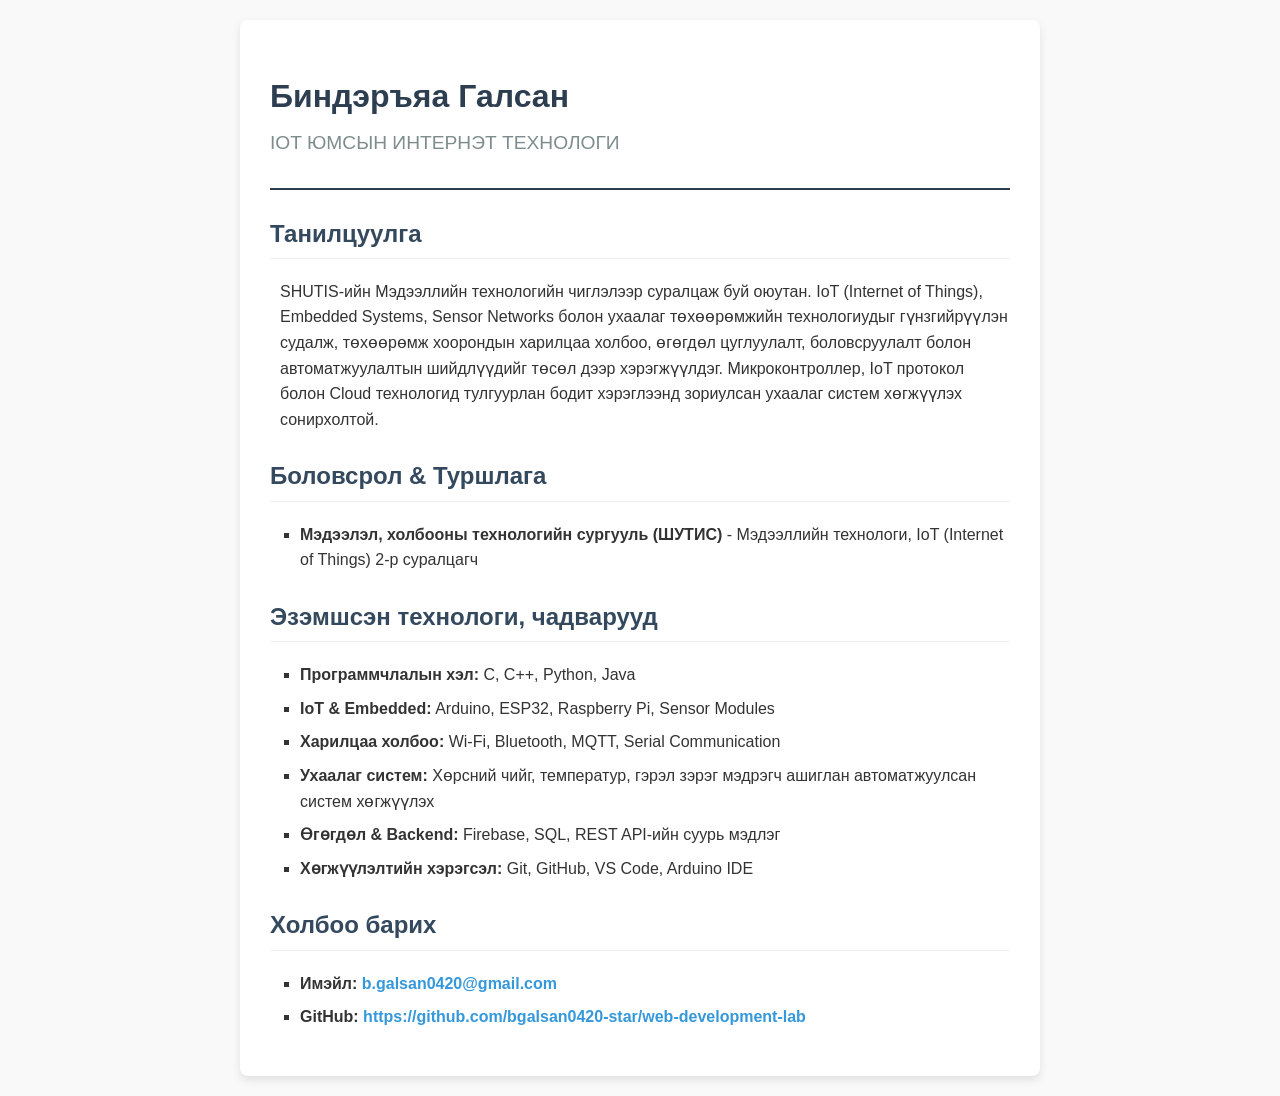
==== lab1.html @ afff0c9a "Initial commit: Add CV index.html" ====
<!DOCTYPE html>
<html lang="mn">
<head>
    <meta charset="UTF-8">
    <meta name="viewport" content="width=device-width, initial-scale=1.0">
    <title>Миний CV -Биндэръяа Галсан</title>
    <style>
        /* Вэб хуудасны ерөнхий загвар (CSS) */
        body { 
            font-family: 'Segoe UI', Tahoma, Geneva, Verdana, sans-serif; 
            line-height: 1.6; 
            color: #333; 
            max-width: 800px; 
            margin: 0 auto; 
            padding: 20px; 
            background-color: #f9f9f9;
        }
        .container {
            background-color: #fff;
            padding: 30px;
            border-radius: 8px;
            box-shadow: 0 4px 8px rgba(0,0,0,0.1);
        }
        header { 
            border-bottom: 2px solid #2c3e50; 
            padding-bottom: 10px; 
            margin-bottom: 20px; 
        }
        h1 { 
            color: #2c3e50; 
            margin-bottom: 5px; 
        }
        h2 { 
            color: #34495e; 
            border-bottom: 1px solid #eee; 
            padding-bottom: 5px; 
            margin-top: 25px; 
        }
        .subtitle { 
            font-size: 1.2em; 
            color: #7f8c8d; 
            margin-top: 0;
        }
        ul { 
            list-style-type: square; 
            padding-left: 20px; 
        }
        li { 
            margin-bottom: 8px; 
        }
        a { 
            color: #3498db; 
            text-decoration: none; 
            font-weight: bold;
        }
        a:hover { 
            text-decoration: underline; 
            color: #2980b9;
        }
        .section-content { 
            margin-left: 10px; 
        }
    </style>
</head>
<body>

<div class="container">
    <!-- Үндсэн гарчиг болон Мэргэжил -->
    <header>
        <h1>Биндэръяа Галсан</h1>
        <p class="subtitle"> IOT ЮМСЫН ИНТЕРНЭТ ТЕХНОЛОГИ</p>
    </header>

    <!-- Товч танилцуулга -->
    <section>
        <h2>Танилцуулга</h2>
        <div class="section-content">
            <p> SHUTIS-ийн Мэдээллийн технологийн чиглэлээр суралцаж буй оюутан. IoT (Internet of Things), Embedded Systems, Sensor Networks болон ухаалаг төхөөрөмжийн технологиудыг гүнзгийрүүлэн судалж, төхөөрөмж хоорондын харилцаа холбоо, өгөгдөл цуглуулалт, боловсруулалт болон автоматжуулалтын шийдлүүдийг төсөл дээр хэрэгжүүлдэг. Микроконтроллер, IoT протокол болон Cloud технологид тулгуурлан бодит хэрэглээнд зориулсан ухаалаг систем хөгжүүлэх сонирхолтой.</p>
        </div>
    </section>

    <!-- Боловсрол болон Ажлын туршлага -->
    <section>
        <h2>Боловсрол & Туршлага</h2>
        <div class="section-content">
            <ul>
                <li><strong>Мэдээлэл, холбооны технологийн сургууль (ШУТИС)</strong> -  Мэдээллийн технологи, IoT (Internet of Things) 2-р суралцагч </li>
            </ul>
        </div>
    </section>

    <!-- Ур чадварын жагсаалт --> 
     <section> 
        <h2>Эзэмшсэн технологи, чадварууд</h2> 
        <div class="section-content"> 
            <ul> 
                <li><strong>Программчлалын хэл:</strong> C, C++, Python, Java</li> 
                <li><strong>IoT & Embedded:</strong> Arduino, ESP32, Raspberry Pi, Sensor Modules</li> 
                <li><strong>Харилцаа холбоо:</strong> Wi-Fi, Bluetooth, MQTT, Serial Communication</li> 
                <li><strong>Ухаалаг систем:</strong> Хөрсний чийг, температур, гэрэл зэрэг мэдрэгч ашиглан автоматжуулсан систем хөгжүүлэх</li> 
                <li><strong>Өгөгдөл & Backend:</strong> Firebase, SQL, REST API-ийн суурь мэдлэг</li> 
                <li><strong>Хөгжүүлэлтийн хэрэгсэл:</strong> Git, GitHub, VS Code, Arduino IDE</li> 
            </ul> 
        </div> 
    </section>

    <!-- Холбоо барих хэсэг -->
    <section>
        <h2>Холбоо барих</h2>
        <div class="section-content">
            <ul>
                <li><strong>Имэйл:</strong> <a href="mailto:b.galsan0420@gmail.com">b.galsan0420@gmail.com</a></li>
                <li><strong>GitHub:</strong> <a href="https://github.com/bgalsan0420-star/web-development-lab" target="_blank">https://github.com/bgalsan0420-star/web-development-lab</a></li>
            </ul>
        </div>
    </section>
</div>

</body>
</html>
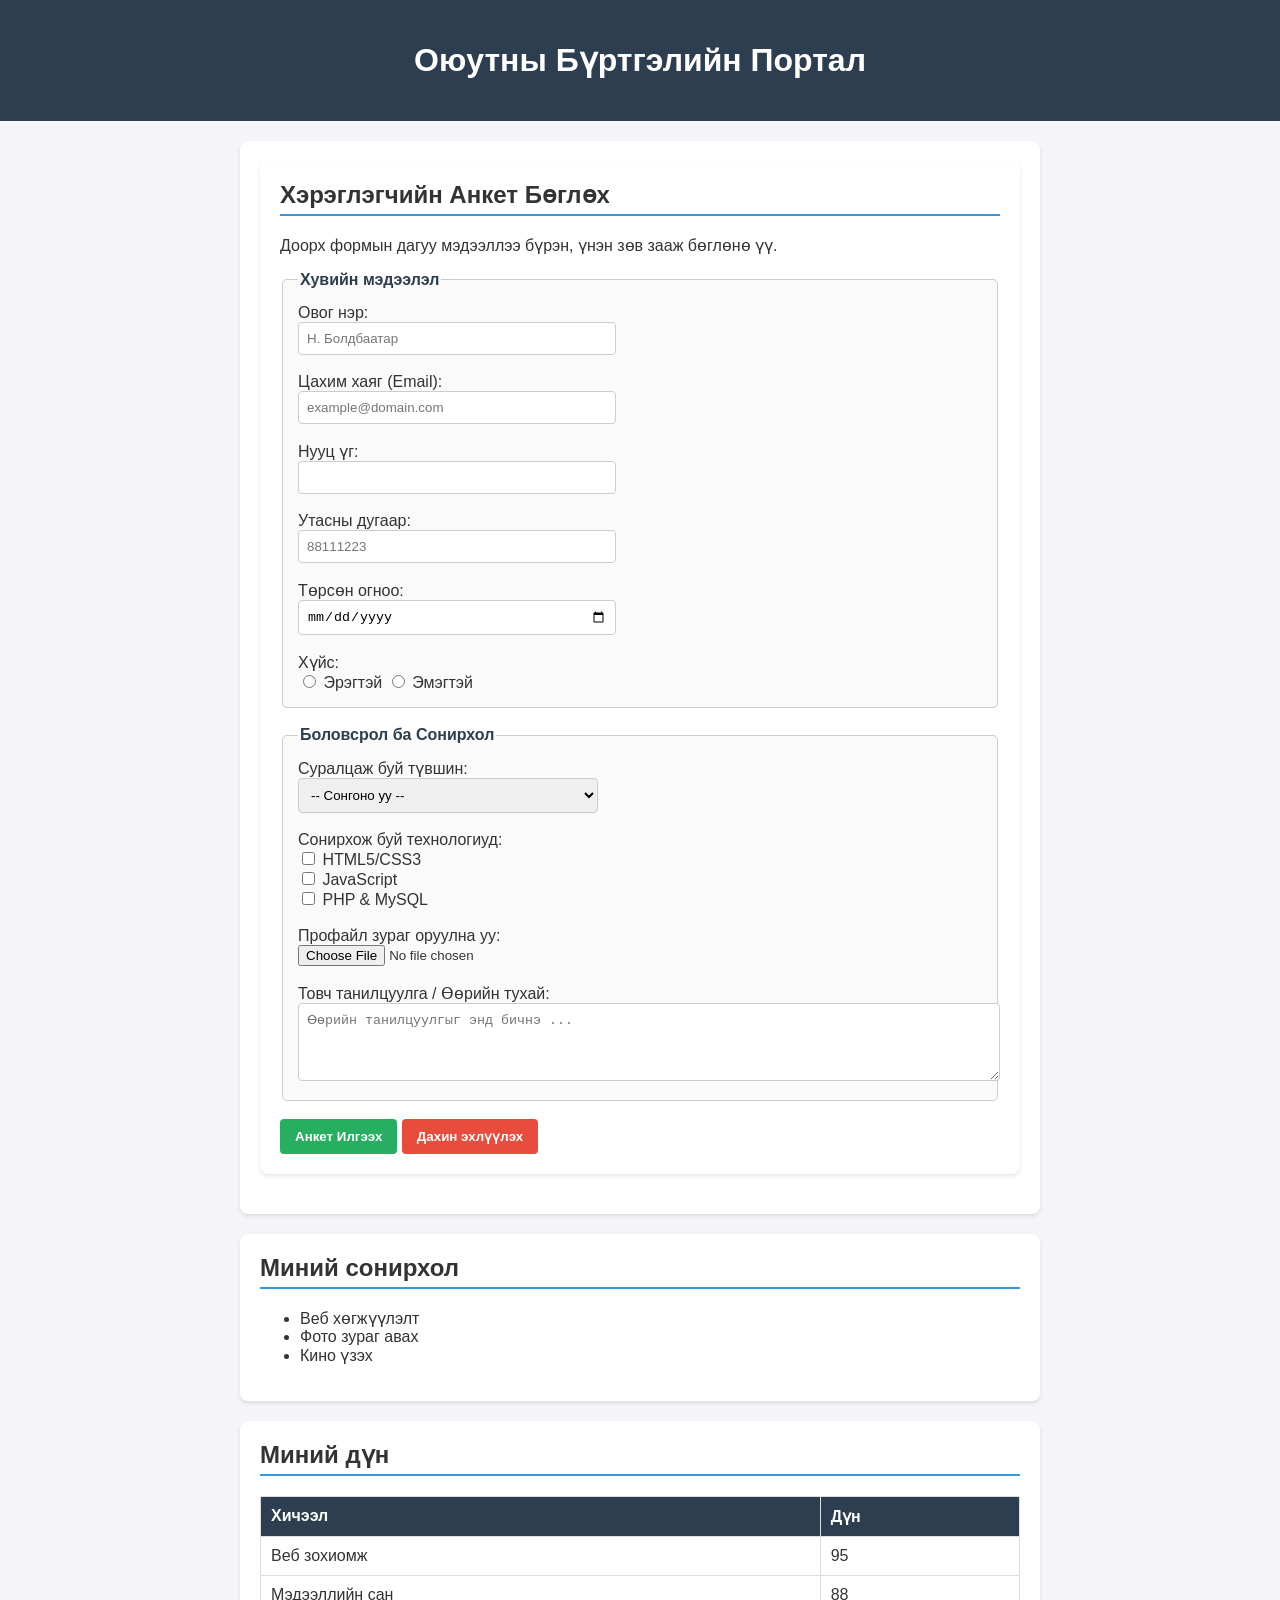
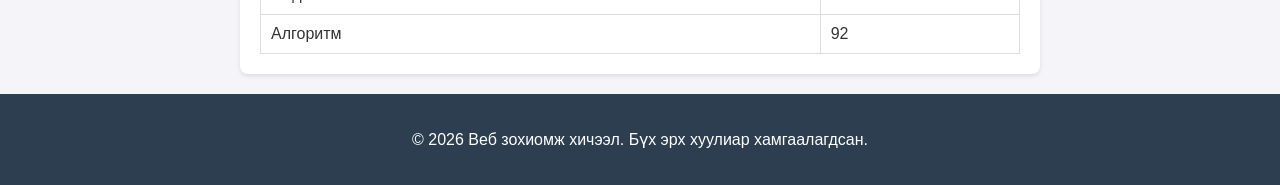
==== commit d84719b3: "Resolve merge conflict and finish Lab 002 again" ====
--- a/lab1.html
+++ b/lab1.html
@@ -1,120 +1,139 @@
 <!DOCTYPE html>
 <html lang="mn">
 <head>
-    <meta charset="UTF-8">
-    <meta name="viewport" content="width=device-width, initial-scale=1.0">
-    <title>Миний CV -Биндэръяа Галсан</title>
-    <style>
-        /* Вэб хуудасны ерөнхий загвар (CSS) */
-        body { 
-            font-family: 'Segoe UI', Tahoma, Geneva, Verdana, sans-serif; 
-            line-height: 1.6; 
-            color: #333; 
-            max-width: 800px; 
-            margin: 0 auto; 
-            padding: 20px; 
-            background-color: #f9f9f9;
-        }
-        .container {
-            background-color: #fff;
-            padding: 30px;
-            border-radius: 8px;
-            box-shadow: 0 4px 8px rgba(0,0,0,0.1);
-        }
-        header { 
-            border-bottom: 2px solid #2c3e50; 
-            padding-bottom: 10px; 
-            margin-bottom: 20px; 
-        }
-        h1 { 
-            color: #2c3e50; 
-            margin-bottom: 5px; 
-        }
-        h2 { 
-            color: #34495e; 
-            border-bottom: 1px solid #eee; 
-            padding-bottom: 5px; 
-            margin-top: 25px; 
-        }
-        .subtitle { 
-            font-size: 1.2em; 
-            color: #7f8c8d; 
-            margin-top: 0;
-        }
-        ul { 
-            list-style-type: square; 
-            padding-left: 20px; 
-        }
-        li { 
-            margin-bottom: 8px; 
-        }
-        a { 
-            color: #3498db; 
-            text-decoration: none; 
-            font-weight: bold;
-        }
-        a:hover { 
-            text-decoration: underline; 
-            color: #2980b9;
-        }
-        .section-content { 
-            margin-left: 10px; 
-        }
-    </style>
+<meta charset="UTF-8">
+<meta name="viewport" content="width=device-width, initial-scale=1.0">
+<title>Лаборатори 02: Хэрэглэгчийн анкет</title>
+<style>
+    /* HTML бүтцийг өөрчлөхгүйгээр зөвхөн харагдах байдлыг сайжруулах CSS */
+    body { font-family: Arial, sans-serif; background-color: #f4f4f9; margin: 0; padding: 0; color: #333; }
+    header { background-color: #2c3e50; color: white; text-align: center; padding: 20px 0; }
+    nav ul { list-style: none; padding: 0; display: flex; justify-content: center; gap: 20px; }
+    nav a { color: #3498db; text-decoration: none; font-weight: bold; }
+    main { max-width: 800px; margin: 20px auto; padding: 0 20px; }
+    article, section { background-color: white; padding: 20px; margin-bottom: 20px; border-radius: 8px; box-shadow: 0 2px 4px rgba(0,0,0,0.1); }
+    h2 { border-bottom: 2px solid #3498db; padding-bottom: 5px; margin-top: 0; }
+    fieldset { border: 1px solid #ccc; border-radius: 5px; padding: 15px; background-color: #fafafa; }
+    legend { font-weight: bold; color: #2c3e50; }
+    input[type="text"], input[type="email"], input[type="password"], input[type="tel"], input[type="date"], select, textarea {
+        padding: 8px; border: 1px solid #ccc; border-radius: 4px; width: 100%; max-width: 300px;
+    }
+    textarea { max-width: 100%; }
+    table { width: 100%; border-collapse: collapse; margin-top: 10px; }
+    th, td { border: 1px solid #ddd; padding: 10px; text-align: left; }
+    th { background-color: #2c3e50; color: white; }
+    button { padding: 10px 15px; border: none; border-radius: 4px; cursor: pointer; color: white; font-weight: bold; }
+    button[type="submit"] { background-color: #27ae60; }
+    button[type="reset"] { background-color: #e74c3c; }
+    footer { text-align: center; padding: 20px; background-color: #2c3e50; color: white; }
+</style>
 </head>
 <body>
+<!-- Вэбийн толгой хэсэг -->
+<header>
+<h1>Оюутны Бүртгэлийн Портал</h1>
+<!-- Навигацийн цэс -->
+<nav>
+</nav>
+</header>
+<!-- Үндсэн контент -->
+<main>
+<article>
+<section>
+<h2>Хэрэглэгчийн Анкет Бөглөх</h2>
+<p>Доорх формын дагуу мэдээллээ бүрэн, үнэн зөв зааж бөглөнө үү.</p>
+<!-- Форм энд байрлана -->
+<form action="#" method="POST" enctype="multipart/form-data">
+<!-- 1-р бүлэг: Хувийн мэдээлэл -->
+<fieldset>
+<legend>Хувийн мэдээлэл</legend>
+<label for="fullname">Овог нэр:</label><br>
+<input type="text" id="fullname" name="fullname" placeholder="Н. Болдбаатар" required minlength="2"><br><br>
+<label for="email">Цахим хаяг (Email):</label><br>
+<input type="email" id="email" name="email" placeholder="example@domain.com" required><br><br>
+<label for="password">Нууц үг:</label><br>
+<input type="password" id="password" name="password" required minlength="6"><br><br>
+<label for="phone">Утасны дугаар:</label><br>
+<input type="tel" id="phone" name="phone" pattern="[0-9]{8}" placeholder="88111223" required><br><br>
+<label for="dob">Төрсөн огноо:</label><br>
+<input type="date" id="dob" name="dob" required><br><br>
+<label>Хүйс:</label><br>
+<input type="radio" id="male" name="gender" value="male">
+<label for="male">Эрэгтэй</label>
+<input type="radio" id="female" name="gender" value="female">
+<label for="female">Эмэгтэй</label><br>
+</fieldset>
+<br>
+<!-- 2-р бүлэг: Мэргэжил ба Сургалтын мэдээлэл -->
+<fieldset>
+<legend>Боловсрол ба Сонирхол</legend>
+<label for="degree">Суралцаж буй түвшин:</label><br>
+<select id="degree" name="degree" required>
+<option value="">-- Сонгоно уу --</option>
+<option value="bachelor">Бакалавр</option>
+<option value="master">Магистр</option>
+<option value="doctor">Докторант</option>
+</select><br><br>
+<label>Сонирхож буй технологиуд:</label><br>
+<input type="checkbox" id="html" name="skills" value="HTML">
+<label for="html">HTML5/CSS3</label><br>
+<input type="checkbox" id="js" name="skills" value="JavaScript">
+<label for="js">JavaScript</label><br>
+<input type="checkbox" id="php" name="skills" value="PHP">
+<label for="php">PHP & MySQL</label><br><br>
+<label for="avatar">Профайл зураг оруулна уу: </label><br>
+<input type="file" id="avatar" name="avatar" accept="image/*"><br><br>
+<label for="bio">Товч танилцуулга / Өөрийн тухай:</label><br>
+<textarea id="bio" name="bio" rows="4" cols="50" placeholder="Өөрийн танилцуулгыг энд бичнэ ..."></textarea><br>
+</fieldset>
+<br>
+<!-- Илгээх ба Арилгах товчлуурууд -->
+<button type="submit">Анкет Илгээх</button>
+<button type="reset">Дахин эхлүүлэх</button>
+</form>
+</section>
+</article>
 
-<div class="container">
-    <!-- Үндсэн гарчиг болон Мэргэжил -->
-    <header>
-        <h1>Биндэръяа Галсан</h1>
-        <p class="subtitle"> IOT ЮМСЫН ИНТЕРНЭТ ТЕХНОЛОГИ</p>
-    </header>
+<!-- Сонирхлын жагсаалт -->
+<section>
+<h2>Миний сонирхол</h2>
+<ul>
+<li>Веб хөгжүүлэлт</li>
+<li>Фото зураг авах</li>
+<li>Кино үзэх</li>
+</ul>
+</section>
 
-    <!-- Товч танилцуулга -->
-    <section>
-        <h2>Танилцуулга</h2>
-        <div class="section-content">
-            <p> SHUTIS-ийн Мэдээллийн технологийн чиглэлээр суралцаж буй оюутан. IoT (Internet of Things), Embedded Systems, Sensor Networks болон ухаалаг төхөөрөмжийн технологиудыг гүнзгийрүүлэн судалж, төхөөрөмж хоорондын харилцаа холбоо, өгөгдөл цуглуулалт, боловсруулалт болон автоматжуулалтын шийдлүүдийг төсөл дээр хэрэгжүүлдэг. Микроконтроллер, IoT протокол болон Cloud технологид тулгуурлан бодит хэрэглээнд зориулсан ухаалаг систем хөгжүүлэх сонирхолтой.</p>
-        </div>
-    </section>
-
-    <!-- Боловсрол болон Ажлын туршлага -->
-    <section>
-        <h2>Боловсрол & Туршлага</h2>
-        <div class="section-content">
-            <ul>
-                <li><strong>Мэдээлэл, холбооны технологийн сургууль (ШУТИС)</strong> -  Мэдээллийн технологи, IoT (Internet of Things) 2-р суралцагч </li>
-            </ul>
-        </div>
-    </section>
-
-    <!-- Ур чадварын жагсаалт --> 
-     <section> 
-        <h2>Эзэмшсэн технологи, чадварууд</h2> 
-        <div class="section-content"> 
-            <ul> 
-                <li><strong>Программчлалын хэл:</strong> C, C++, Python, Java</li> 
-                <li><strong>IoT & Embedded:</strong> Arduino, ESP32, Raspberry Pi, Sensor Modules</li> 
-                <li><strong>Харилцаа холбоо:</strong> Wi-Fi, Bluetooth, MQTT, Serial Communication</li> 
-                <li><strong>Ухаалаг систем:</strong> Хөрсний чийг, температур, гэрэл зэрэг мэдрэгч ашиглан автоматжуулсан систем хөгжүүлэх</li> 
-                <li><strong>Өгөгдөл & Backend:</strong> Firebase, SQL, REST API-ийн суурь мэдлэг</li> 
-                <li><strong>Хөгжүүлэлтийн хэрэгсэл:</strong> Git, GitHub, VS Code, Arduino IDE</li> 
-            </ul> 
-        </div> 
-    </section>
-
-    <!-- Холбоо барих хэсэг -->
-    <section>
-        <h2>Холбоо барих</h2>
-        <div class="section-content">
-            <ul>
-                <li><strong>Имэйл:</strong> <a href="mailto:b.galsan0420@gmail.com">b.galsan0420@gmail.com</a></li>
-                <li><strong>GitHub:</strong> <a href="https://github.com/bgalsan0420-star/web-development-lab" target="_blank">https://github.com/bgalsan0420-star/web-development-lab</a></li>
-            </ul>
-        </div>
-    </section>
-</div>
-
+<!-- Дүнгийн хүснэгт -->
+<section>
+<h2>Миний дүн</h2>
+<table>
+<thead>
+<tr>
+<th>Хичээл</th>
+<th>Дүн</th>
+</tr>
+</thead>
+<tbody>
+<tr>
+<td>Веб зохиомж</td>
+<td>95</td>
+</tr>
+<tr>
+<td>Мэдээллийн сан</td>
+<td>88</td>
+</tr>
+<tr>
+<td>Алгоритм</td>
+<td>92</td>
+</tr>
+</tbody>
+</table>
+</section>
+</main>
+<!-- Хөл хэсэг -->
+<footer>
+<p>&copy; 2026 Веб зохиомж хичээл. Бүх эрх хуулиар хамгаалагдсан.</p>
+</footer>
 </body>
 </html>
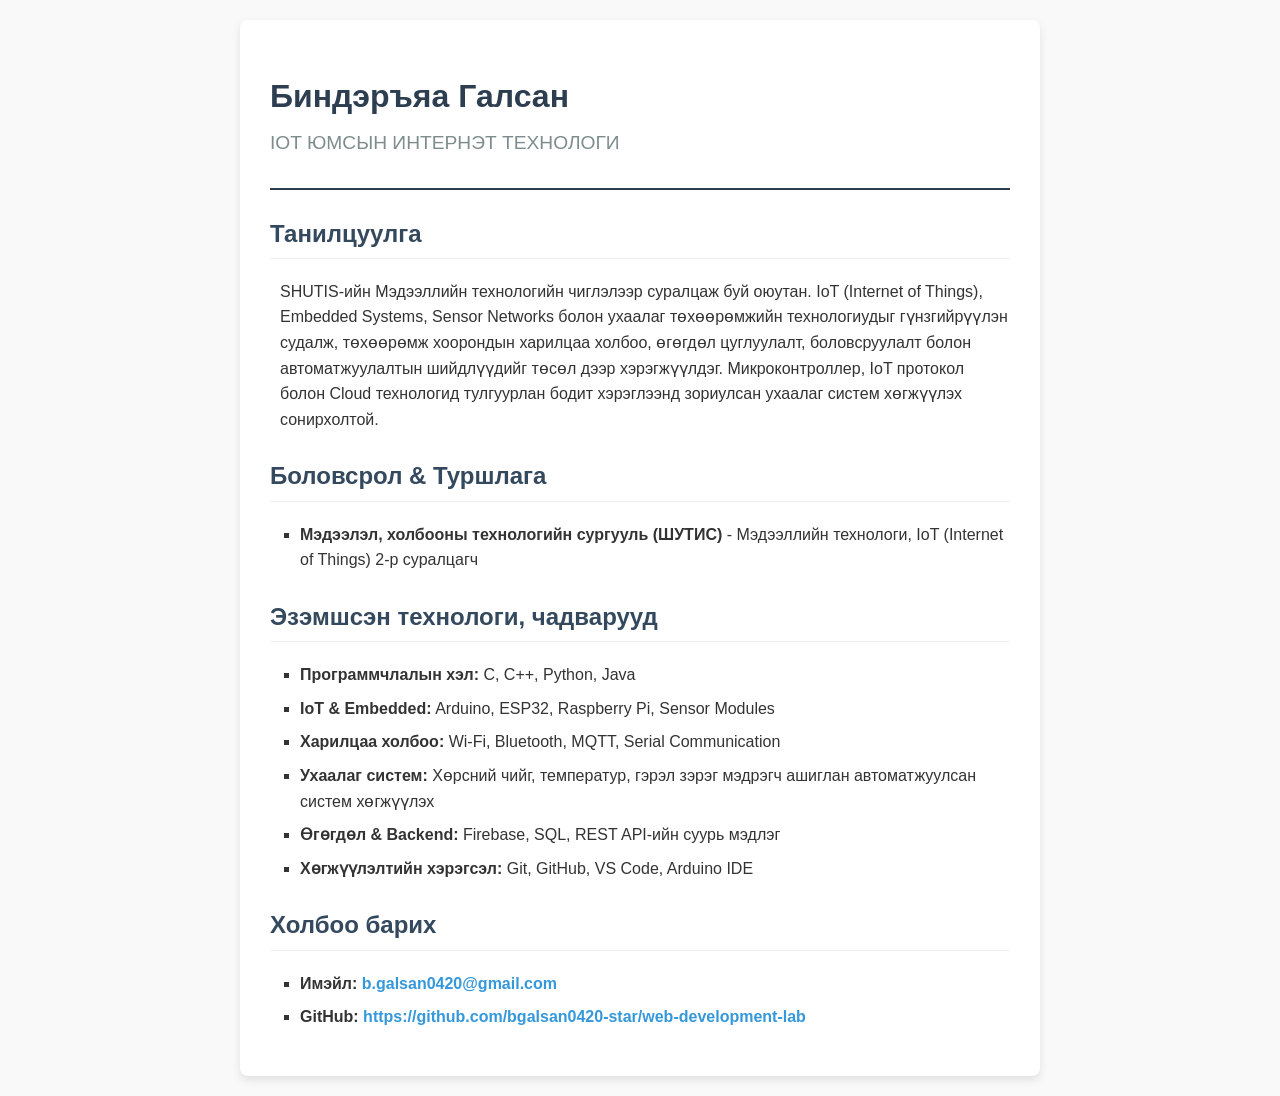
==== commit c577eb3b: "Add files via upload" ====
--- a/lab1.html
+++ b/lab1.html
@@ -1,139 +1,120 @@
-<!DOCTYPE html>
-<html lang="mn">
-<head>
-<meta charset="UTF-8">
-<meta name="viewport" content="width=device-width, initial-scale=1.0">
-<title>Лаборатори 02: Хэрэглэгчийн анкет</title>
-<style>
-    /* HTML бүтцийг өөрчлөхгүйгээр зөвхөн харагдах байдлыг сайжруулах CSS */
-    body { font-family: Arial, sans-serif; background-color: #f4f4f9; margin: 0; padding: 0; color: #333; }
-    header { background-color: #2c3e50; color: white; text-align: center; padding: 20px 0; }
-    nav ul { list-style: none; padding: 0; display: flex; justify-content: center; gap: 20px; }
-    nav a { color: #3498db; text-decoration: none; font-weight: bold; }
-    main { max-width: 800px; margin: 20px auto; padding: 0 20px; }
-    article, section { background-color: white; padding: 20px; margin-bottom: 20px; border-radius: 8px; box-shadow: 0 2px 4px rgba(0,0,0,0.1); }
-    h2 { border-bottom: 2px solid #3498db; padding-bottom: 5px; margin-top: 0; }
-    fieldset { border: 1px solid #ccc; border-radius: 5px; padding: 15px; background-color: #fafafa; }
-    legend { font-weight: bold; color: #2c3e50; }
-    input[type="text"], input[type="email"], input[type="password"], input[type="tel"], input[type="date"], select, textarea {
-        padding: 8px; border: 1px solid #ccc; border-radius: 4px; width: 100%; max-width: 300px;
-    }
-    textarea { max-width: 100%; }
-    table { width: 100%; border-collapse: collapse; margin-top: 10px; }
-    th, td { border: 1px solid #ddd; padding: 10px; text-align: left; }
-    th { background-color: #2c3e50; color: white; }
-    button { padding: 10px 15px; border: none; border-radius: 4px; cursor: pointer; color: white; font-weight: bold; }
-    button[type="submit"] { background-color: #27ae60; }
-    button[type="reset"] { background-color: #e74c3c; }
-    footer { text-align: center; padding: 20px; background-color: #2c3e50; color: white; }
-</style>
-</head>
-<body>
-<!-- Вэбийн толгой хэсэг -->
-<header>
-<h1>Оюутны Бүртгэлийн Портал</h1>
-<!-- Навигацийн цэс -->
-<nav>
-</nav>
-</header>
-<!-- Үндсэн контент -->
-<main>
-<article>
-<section>
-<h2>Хэрэглэгчийн Анкет Бөглөх</h2>
-<p>Доорх формын дагуу мэдээллээ бүрэн, үнэн зөв зааж бөглөнө үү.</p>
-<!-- Форм энд байрлана -->
-<form action="#" method="POST" enctype="multipart/form-data">
-<!-- 1-р бүлэг: Хувийн мэдээлэл -->
-<fieldset>
-<legend>Хувийн мэдээлэл</legend>
-<label for="fullname">Овог нэр:</label><br>
-<input type="text" id="fullname" name="fullname" placeholder="Н. Болдбаатар" required minlength="2"><br><br>
-<label for="email">Цахим хаяг (Email):</label><br>
-<input type="email" id="email" name="email" placeholder="example@domain.com" required><br><br>
-<label for="password">Нууц үг:</label><br>
-<input type="password" id="password" name="password" required minlength="6"><br><br>
-<label for="phone">Утасны дугаар:</label><br>
-<input type="tel" id="phone" name="phone" pattern="[0-9]{8}" placeholder="88111223" required><br><br>
-<label for="dob">Төрсөн огноо:</label><br>
-<input type="date" id="dob" name="dob" required><br><br>
-<label>Хүйс:</label><br>
-<input type="radio" id="male" name="gender" value="male">
-<label for="male">Эрэгтэй</label>
-<input type="radio" id="female" name="gender" value="female">
-<label for="female">Эмэгтэй</label><br>
-</fieldset>
-<br>
-<!-- 2-р бүлэг: Мэргэжил ба Сургалтын мэдээлэл -->
-<fieldset>
-<legend>Боловсрол ба Сонирхол</legend>
-<label for="degree">Суралцаж буй түвшин:</label><br>
-<select id="degree" name="degree" required>
-<option value="">-- Сонгоно уу --</option>
-<option value="bachelor">Бакалавр</option>
-<option value="master">Магистр</option>
-<option value="doctor">Докторант</option>
-</select><br><br>
-<label>Сонирхож буй технологиуд:</label><br>
-<input type="checkbox" id="html" name="skills" value="HTML">
-<label for="html">HTML5/CSS3</label><br>
-<input type="checkbox" id="js" name="skills" value="JavaScript">
-<label for="js">JavaScript</label><br>
-<input type="checkbox" id="php" name="skills" value="PHP">
-<label for="php">PHP & MySQL</label><br><br>
-<label for="avatar">Профайл зураг оруулна уу: </label><br>
-<input type="file" id="avatar" name="avatar" accept="image/*"><br><br>
-<label for="bio">Товч танилцуулга / Өөрийн тухай:</label><br>
-<textarea id="bio" name="bio" rows="4" cols="50" placeholder="Өөрийн танилцуулгыг энд бичнэ ..."></textarea><br>
-</fieldset>
-<br>
-<!-- Илгээх ба Арилгах товчлуурууд -->
-<button type="submit">Анкет Илгээх</button>
-<button type="reset">Дахин эхлүүлэх</button>
-</form>
-</section>
-</article>
-
-<!-- Сонирхлын жагсаалт -->
-<section>
-<h2>Миний сонирхол</h2>
-<ul>
-<li>Веб хөгжүүлэлт</li>
-<li>Фото зураг авах</li>
-<li>Кино үзэх</li>
-</ul>
-</section>
-
-<!-- Дүнгийн хүснэгт -->
-<section>
-<h2>Миний дүн</h2>
-<table>
-<thead>
-<tr>
-<th>Хичээл</th>
-<th>Дүн</th>
-</tr>
-</thead>
-<tbody>
-<tr>
-<td>Веб зохиомж</td>
-<td>95</td>
-</tr>
-<tr>
-<td>Мэдээллийн сан</td>
-<td>88</td>
-</tr>
-<tr>
-<td>Алгоритм</td>
-<td>92</td>
-</tr>
-</tbody>
-</table>
-</section>
-</main>
-<!-- Хөл хэсэг -->
-<footer>
-<p>&copy; 2026 Веб зохиомж хичээл. Бүх эрх хуулиар хамгаалагдсан.</p>
-</footer>
-</body>
+<!DOCTYPE html>
+<html lang="mn">
+<head>
+    <meta charset="UTF-8">
+    <meta name="viewport" content="width=device-width, initial-scale=1.0">
+    <title>Миний CV -Биндэръяа Галсан</title>
+    <style>
+        /* Вэб хуудасны ерөнхий загвар (CSS) */
+        body { 
+            font-family: 'Segoe UI', Tahoma, Geneva, Verdana, sans-serif; 
+            line-height: 1.6; 
+            color: #333; 
+            max-width: 800px; 
+            margin: 0 auto; 
+            padding: 20px; 
+            background-color: #f9f9f9;
+        }
+        .container {
+            background-color: #fff;
+            padding: 30px;
+            border-radius: 8px;
+            box-shadow: 0 4px 8px rgba(0,0,0,0.1);
+        }
+        header { 
+            border-bottom: 2px solid #2c3e50; 
+            padding-bottom: 10px; 
+            margin-bottom: 20px; 
+        }
+        h1 { 
+            color: #2c3e50; 
+            margin-bottom: 5px; 
+        }
+        h2 { 
+            color: #34495e; 
+            border-bottom: 1px solid #eee; 
+            padding-bottom: 5px; 
+            margin-top: 25px; 
+        }
+        .subtitle { 
+            font-size: 1.2em; 
+            color: #7f8c8d; 
+            margin-top: 0;
+        }
+        ul { 
+            list-style-type: square; 
+            padding-left: 20px; 
+        }
+        li { 
+            margin-bottom: 8px; 
+        }
+        a { 
+            color: #3498db; 
+            text-decoration: none; 
+            font-weight: bold;
+        }
+        a:hover { 
+            text-decoration: underline; 
+            color: #2980b9;
+        }
+        .section-content { 
+            margin-left: 10px; 
+        }
+    </style>
+</head>
+<body>
+
+<div class="container">
+    <!-- Үндсэн гарчиг болон Мэргэжил -->
+    <header>
+        <h1>Биндэръяа Галсан</h1>
+        <p class="subtitle"> IOT ЮМСЫН ИНТЕРНЭТ ТЕХНОЛОГИ</p>
+    </header>
+
+    <!-- Товч танилцуулга -->
+    <section>
+        <h2>Танилцуулга</h2>
+        <div class="section-content">
+            <p> SHUTIS-ийн Мэдээллийн технологийн чиглэлээр суралцаж буй оюутан. IoT (Internet of Things), Embedded Systems, Sensor Networks болон ухаалаг төхөөрөмжийн технологиудыг гүнзгийрүүлэн судалж, төхөөрөмж хоорондын харилцаа холбоо, өгөгдөл цуглуулалт, боловсруулалт болон автоматжуулалтын шийдлүүдийг төсөл дээр хэрэгжүүлдэг. Микроконтроллер, IoT протокол болон Cloud технологид тулгуурлан бодит хэрэглээнд зориулсан ухаалаг систем хөгжүүлэх сонирхолтой.</p>
+        </div>
+    </section>
+
+    <!-- Боловсрол болон Ажлын туршлага -->
+    <section>
+        <h2>Боловсрол & Туршлага</h2>
+        <div class="section-content">
+            <ul>
+                <li><strong>Мэдээлэл, холбооны технологийн сургууль (ШУТИС)</strong> -  Мэдээллийн технологи, IoT (Internet of Things) 2-р суралцагч </li>
+            </ul>
+        </div>
+    </section>
+
+    <!-- Ур чадварын жагсаалт --> 
+     <section> 
+        <h2>Эзэмшсэн технологи, чадварууд</h2> 
+        <div class="section-content"> 
+            <ul> 
+                <li><strong>Программчлалын хэл:</strong> C, C++, Python, Java</li> 
+                <li><strong>IoT & Embedded:</strong> Arduino, ESP32, Raspberry Pi, Sensor Modules</li> 
+                <li><strong>Харилцаа холбоо:</strong> Wi-Fi, Bluetooth, MQTT, Serial Communication</li> 
+                <li><strong>Ухаалаг систем:</strong> Хөрсний чийг, температур, гэрэл зэрэг мэдрэгч ашиглан автоматжуулсан систем хөгжүүлэх</li> 
+                <li><strong>Өгөгдөл & Backend:</strong> Firebase, SQL, REST API-ийн суурь мэдлэг</li> 
+                <li><strong>Хөгжүүлэлтийн хэрэгсэл:</strong> Git, GitHub, VS Code, Arduino IDE</li> 
+            </ul> 
+        </div> 
+    </section>
+
+    <!-- Холбоо барих хэсэг -->
+    <section>
+        <h2>Холбоо барих</h2>
+        <div class="section-content">
+            <ul>
+                <li><strong>Имэйл:</strong> <a href="mailto:b.galsan0420@gmail.com">b.galsan0420@gmail.com</a></li>
+                <li><strong>GitHub:</strong> <a href="https://github.com/bgalsan0420-star/web-development-lab" target="_blank">https://github.com/bgalsan0420-star/web-development-lab</a></li>
+            </ul>
+        </div>
+    </section>
+</div>
+
+</body>
 </html>
